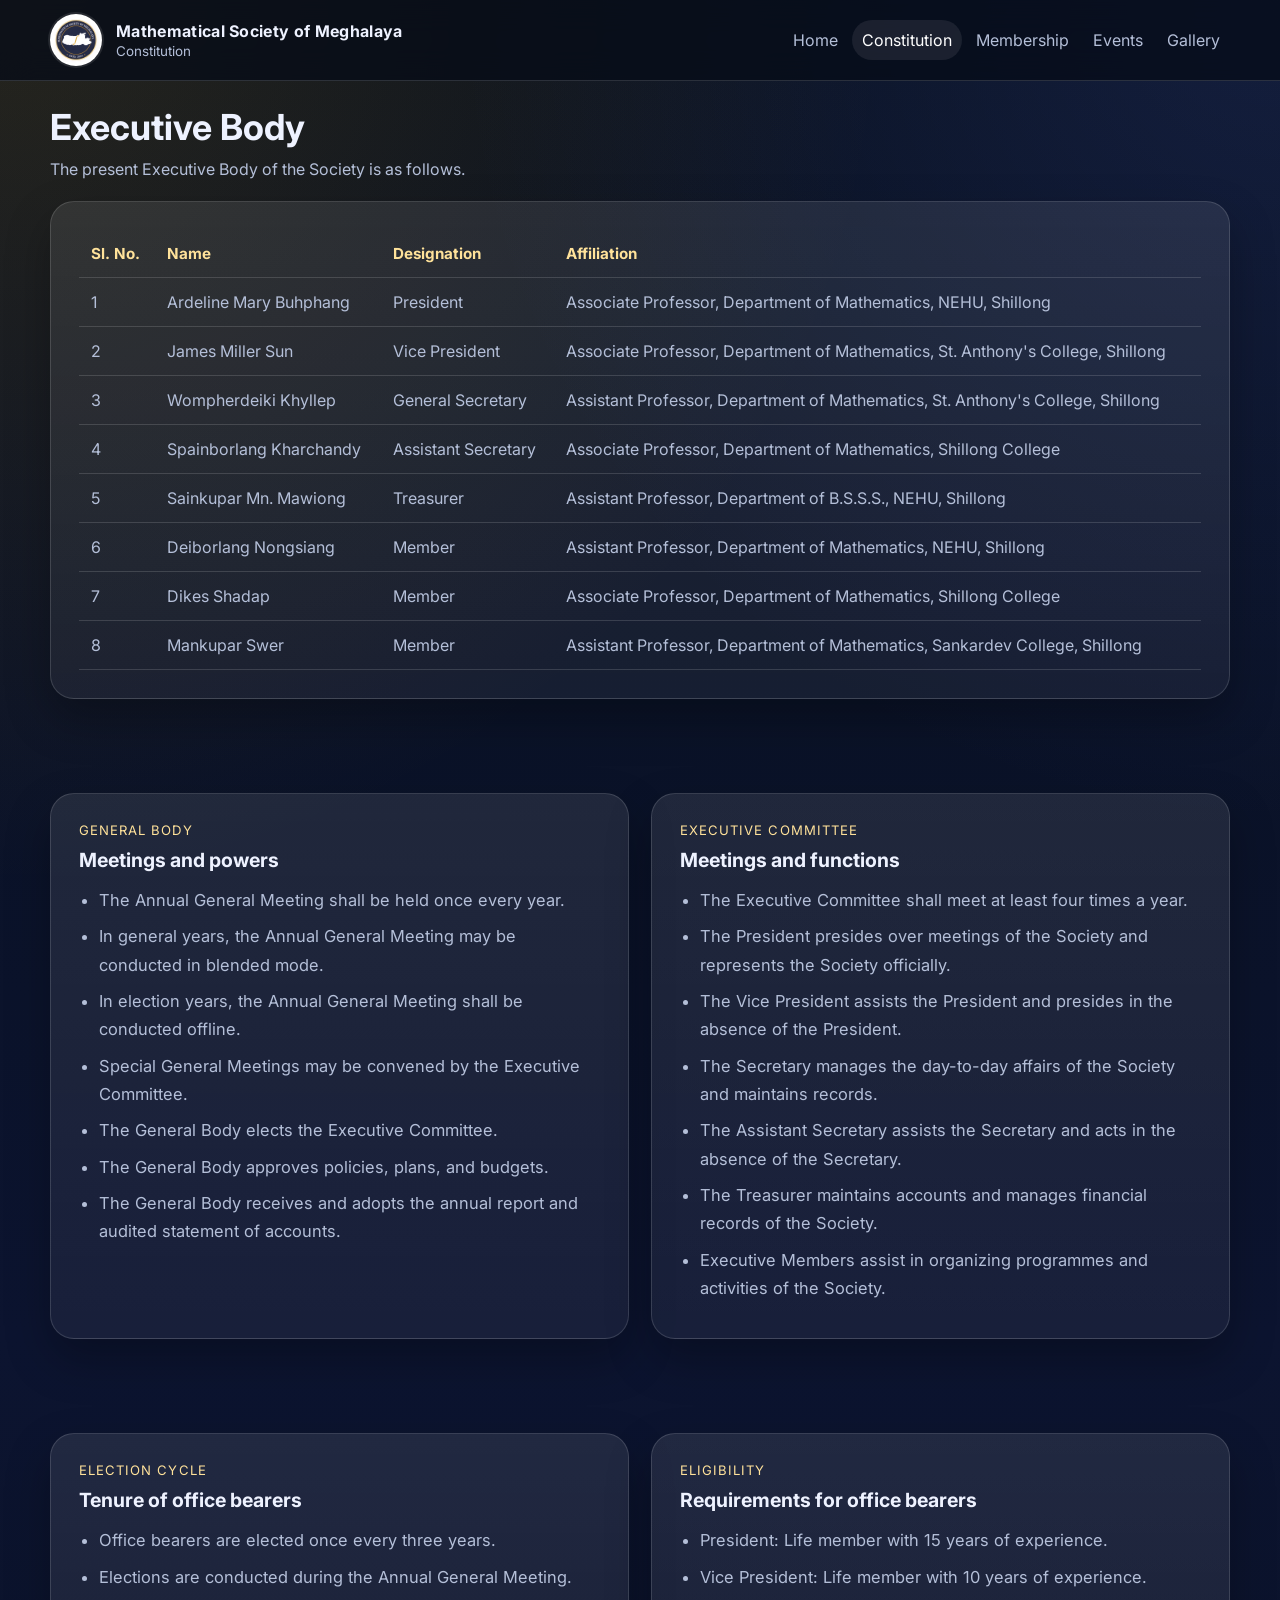
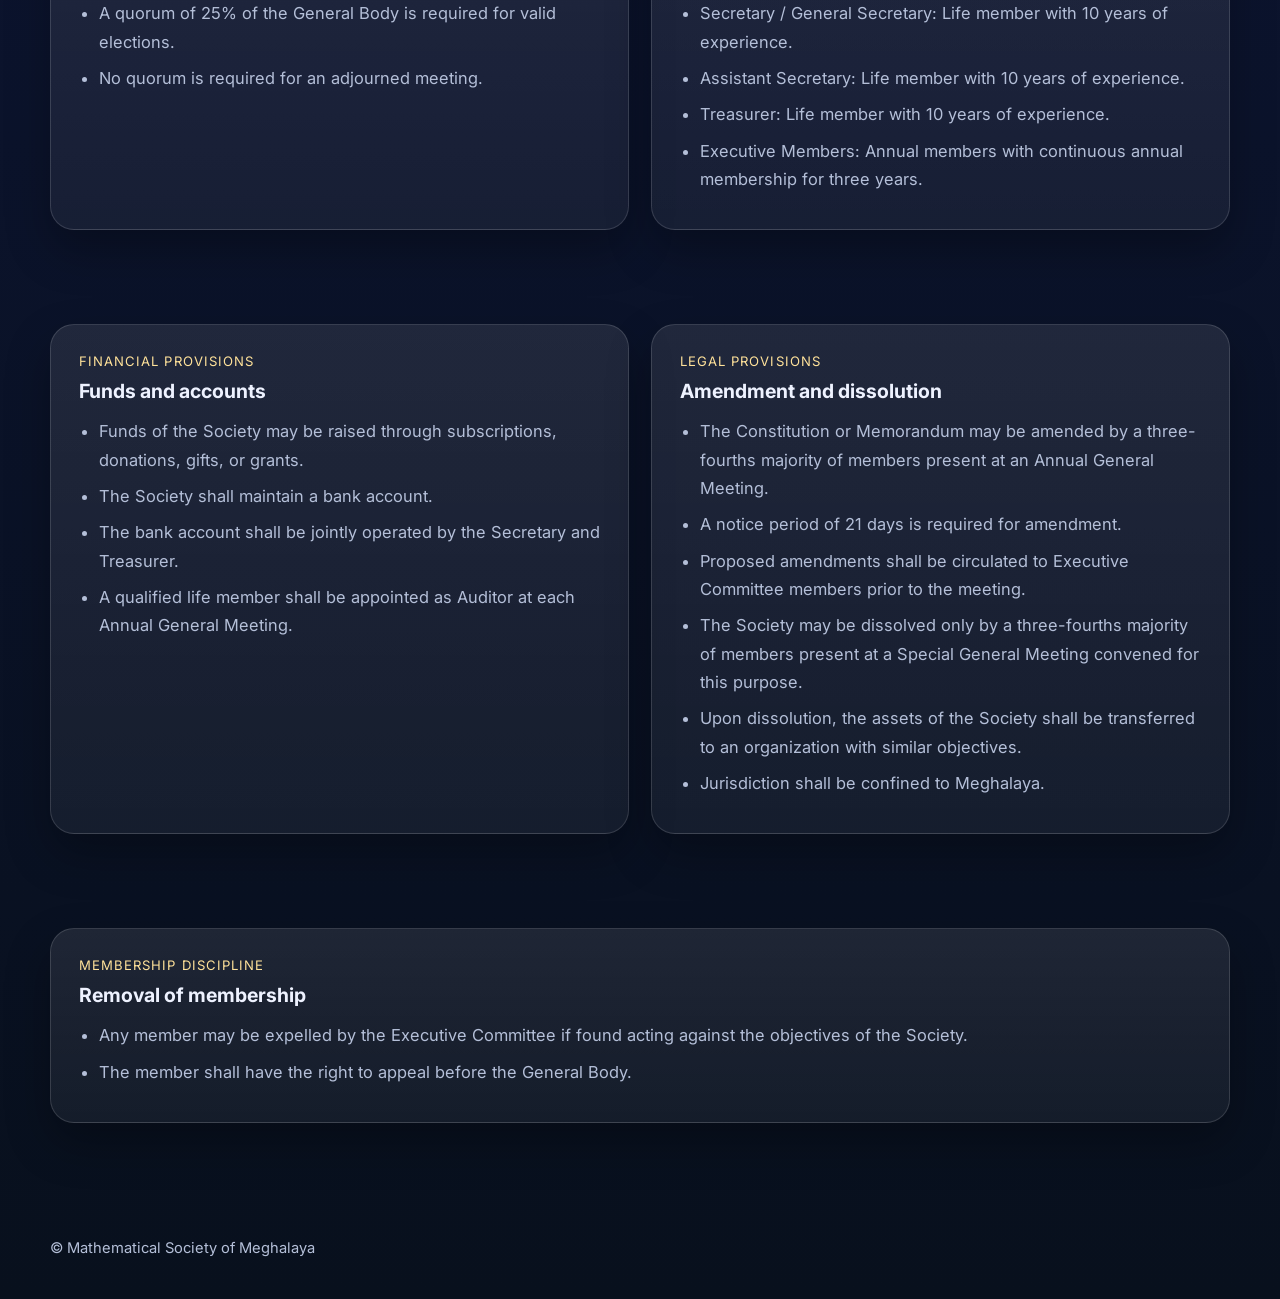
==== constitution.html @ 7d662051 "Initial commit — MSM website" ====
<!DOCTYPE html>
<html lang="en">
<head>
<meta charset="UTF-8">
<meta name="viewport" content="width=device-width, initial-scale=1.0">

<title>Constitution | Mathematical Society of Meghalaya</title>

<link rel="preconnect" href="https://fonts.googleapis.com">
<link rel="preconnect" href="https://fonts.gstatic.com" crossorigin>

<link href="https://fonts.googleapis.com/css2?family=Inter:wght@400;500;600;700;800&family=Playfair+Display:wght@700;800&display=swap" rel="stylesheet">

<link rel="stylesheet" href="styles.css">
</head>

<body>

<header class="header">
<div class="container nav">

<a class="brand" href="index.html">
<img src="assets/logo.png" alt="MSM logo">

<div class="brand-text">
<h1>Mathematical Society of Meghalaya</h1>
<p>Constitution</p>
</div>

</a>

<nav class="nav-links">
<a href="index.html">Home</a>
<a href="constitution.html" class="active">Constitution</a>
<a href="membership.html">Membership</a>
<a href="events.html">Events</a>
<a href="gallery.html">Gallery</a>
</nav>

</div>
</header>


<main>


<section class="section">

<div class="container">

<div class="section-head">
<h3>Executive Body</h3>
<p>
The present Executive Body of the Society is as follows.
</p>
</div>


<div class="table-wrap">

<table>

<thead>

<tr>
<th>Sl. No.</th>
<th>Name</th>
<th>Designation</th>
<th>Affiliation</th>
</tr>

</thead>


<tbody>

<tr>
<td>1</td>
<td>Ardeline Mary Buhphang</td>
<td>President</td>
<td>Associate Professor, Department of Mathematics, NEHU, Shillong</td>
</tr>

<tr>
<td>2</td>
<td>James Miller Sun</td>
<td>Vice President</td>
<td>Associate Professor, Department of Mathematics, St. Anthony's College, Shillong</td>
</tr>

<tr>
<td>3</td>
<td>Wompherdeiki Khyllep</td>
<td>General Secretary</td>
<td>Assistant Professor, Department of Mathematics, St. Anthony's College, Shillong</td>
</tr>

<tr>
<td>4</td>
<td>Spainborlang Kharchandy</td>
<td>Assistant Secretary</td>
<td>Associate Professor, Department of Mathematics, Shillong College</td>
</tr>

<tr>
<td>5</td>
<td>Sainkupar Mn. Mawiong</td>
<td>Treasurer</td>
<td>Assistant Professor, Department of B.S.S.S., NEHU, Shillong</td>
</tr>

<tr>
<td>6</td>
<td>Deiborlang Nongsiang</td>
<td>Member</td>
<td>Assistant Professor, Department of Mathematics, NEHU, Shillong</td>
</tr>

<tr>
<td>7</td>
<td>Dikes Shadap</td>
<td>Member</td>
<td>Associate Professor, Department of Mathematics, Shillong College</td>
</tr>

<tr>
<td>8</td>
<td>Mankupar Swer</td>
<td>Member</td>
<td>Assistant Professor, Department of Mathematics, Sankardev College, Shillong</td>
</tr>

</tbody>

</table>

</div>

</div>

</section>



<section class="section section-alt">

<div class="container grid-2">


<div class="card">

<span class="kicker">
General Body
</span>

<h4>
Meetings and powers
</h4>

<ul class="list-clean">

<li>
The Annual General Meeting shall be held once every year.
</li>

<li>
In general years, the Annual General Meeting may be conducted in blended mode.
</li>

<li>
In election years, the Annual General Meeting shall be conducted offline.
</li>

<li>
Special General Meetings may be convened by the Executive Committee.
</li>

<li>
The General Body elects the Executive Committee.
</li>

<li>
The General Body approves policies, plans, and budgets.
</li>

<li>
The General Body receives and adopts the annual report and audited statement of accounts.
</li>

</ul>

</div>



<div class="card">

<span class="kicker">
Executive Committee
</span>

<h4>
Meetings and functions
</h4>


<ul class="list-clean">

<li>
The Executive Committee shall meet at least four times a year.
</li>

<li>
The President presides over meetings of the Society and represents the Society officially.
</li>

<li>
The Vice President assists the President and presides in the absence of the President.
</li>

<li>
The Secretary manages the day-to-day affairs of the Society and maintains records.
</li>

<li>
The Assistant Secretary assists the Secretary and acts in the absence of the Secretary.
</li>

<li>
The Treasurer maintains accounts and manages financial records of the Society.
</li>

<li>
Executive Members assist in organizing programmes and activities of the Society.
</li>

</ul>


</div>

</div>

</section>




<section class="section">

<div class="container grid-2">


<div class="card">

<span class="kicker">
Election cycle
</span>

<h4>
Tenure of office bearers
</h4>


<ul class="list-clean">

<li>
Office bearers are elected once every three years.
</li>

<li>
Elections are conducted during the Annual General Meeting.
</li>

<li>
A quorum of 25% of the General Body is required for valid elections.
</li>

<li>
No quorum is required for an adjourned meeting.
</li>

</ul>

</div>




<div class="card">

<span class="kicker">
Eligibility
</span>

<h4>
Requirements for office bearers
</h4>

<ul class="list-clean">

<li>
President: Life member with 15 years of experience.
</li>

<li>
Vice President: Life member with 10 years of experience.
</li>

<li>
Secretary / General Secretary: Life member with 10 years of experience.
</li>

<li>
Assistant Secretary: Life member with 10 years of experience.
</li>

<li>
Treasurer: Life member with 10 years of experience.
</li>

<li>
Executive Members: Annual members with continuous annual membership for three years.
</li>

</ul>

</div>


</div>

</section>




<section class="section section-alt">


<div class="container grid-2">



<div class="card">

<span class="kicker">
Financial provisions
</span>

<h4>
Funds and accounts
</h4>


<ul class="list-clean">

<li>
Funds of the Society may be raised through subscriptions, donations, gifts, or grants.
</li>

<li>
The Society shall maintain a bank account.
</li>

<li>
The bank account shall be jointly operated by the Secretary and Treasurer.
</li>

<li>
A qualified life member shall be appointed as Auditor at each Annual General Meeting.
</li>

</ul>

</div>




<div class="card">

<span class="kicker">
Legal provisions
</span>

<h4>
Amendment and dissolution
</h4>


<ul class="list-clean">

<li>
The Constitution or Memorandum may be amended by a three-fourths majority of members present at an Annual General Meeting.
</li>

<li>
A notice period of 21 days is required for amendment.
</li>

<li>
Proposed amendments shall be circulated to Executive Committee members prior to the meeting.
</li>

<li>
The Society may be dissolved only by a three-fourths majority of members present at a Special General Meeting convened for this purpose.
</li>

<li>
Upon dissolution, the assets of the Society shall be transferred to an organization with similar objectives.
</li>

<li>
Jurisdiction shall be confined to Meghalaya.
</li>

</ul>

</div>



</div>

</section>



<section class="section">

<div class="container">

<div class="card">

<span class="kicker">
Membership discipline
</span>

<h4>
Removal of membership
</h4>


<ul class="list-clean">

<li>
Any member may be expelled by the Executive Committee if found acting against the objectives of the Society.
</li>

<li>
The member shall have the right to appeal before the General Body.
</li>

</ul>


</div>

</div>

</section>




</main>




<footer class="footer">

<div class="container footer-bottom">

© Mathematical Society of Meghalaya

</div>

</footer>


<script src="script.js"></script>


</body>
</html>
---- styles.css ----
:root {
  --bg: #0b1020;
  --bg-soft: #101936;
  --surface: rgba(255,255,255,0.08);
  --surface-strong: rgba(255,255,255,0.12);
  --text: #eef2ff;
  --muted: #b4bfd8;
  --line: rgba(255,255,255,0.14);
  --gold: #d8a11b;
  --gold-soft: #f0c766;
  --navy: #16214e;
  --white: #ffffff;
  --shadow: 0 20px 45px rgba(0,0,0,0.28);
  --radius: 24px;
  --max: 1180px;
}

* { box-sizing: border-box; }
html { scroll-behavior: smooth; }
body {
  margin: 0;
  font-family: Inter, system-ui, -apple-system, BlinkMacSystemFont, "Segoe UI", sans-serif;
  color: var(--text);
  background:
    radial-gradient(circle at top left, rgba(216,161,27,0.14), transparent 28%),
    radial-gradient(circle at top right, rgba(90,116,255,0.14), transparent 26%),
    linear-gradient(180deg, #08101d 0%, #0c1430 46%, #08101d 100%);
  min-height: 100vh;
}

a { color: inherit; text-decoration: none; }
img { max-width: 100%; display: block; }

.container { width: min(var(--max), calc(100% - 40px)); margin: 0 auto; }

.header {
  position: sticky;
  top: 0;
  z-index: 100;
  backdrop-filter: blur(16px);
  background: rgba(6, 11, 23, 0.74);
  border-bottom: 1px solid var(--line);
}

.nav {
  display: flex;
  align-items: center;
  justify-content: space-between;
  gap: 24px;
  padding: 14px 0;
}

.brand {
  display: flex;
  align-items: center;
  gap: 14px;
}

.brand img {
  width: 52px;
  height: 52px;
  object-fit: contain;
  border-radius: 50%;
  box-shadow: 0 0 0 2px rgba(255,255,255,0.1);
}

.brand-text h1 {
  margin: 0;
  font-size: 1rem;
  letter-spacing: 0.02em;
}
.brand-text p {
  margin: 2px 0 0;
  font-size: 0.84rem;
  color: var(--muted);
}

.nav-links {
  display: flex;
  gap: 4px;
  flex-wrap: wrap;
  justify-content: flex-end;
}

.nav-links a {
  padding: 10px 10px;
  border-radius: 999px;
  color: var(--muted);
  transition: 0.2s ease;
}
.nav-links a:hover,
.nav-links a.active {
  color: var(--white);
  background: rgba(255,255,255,0.08);
}

.hero {
  padding: 72px 0 48px;
}
.hero-grid {
  display: grid;
  max-width: 820px;
  margin: 0 auto;
}
.hero-copy,
.hero-card,
.card,
.info-panel,
.timeline,
.table-wrap,
.membership-card,
.footer-panel {
  background: linear-gradient(180deg, rgba(255,255,255,0.09), rgba(255,255,255,0.05));
  border: 1px solid var(--line);
  box-shadow: var(--shadow);
  border-radius: var(--radius);
}
.hero-copy {
  padding: 40px;
  text-align: center;
}
.eyebrow {
  display: inline-flex;
  align-items: center;
  gap: 10px;
  padding: 9px 14px;
  border-radius: 999px;
  background: rgba(216,161,27,0.14);
  color: #ffe29a;
  font-weight: 700;
  font-size: 0.84rem;
  letter-spacing: 0.04em;
  text-transform: uppercase;
}
.hero h2,
.page-hero h2 {
  font-family: "Playfair Display", Georgia, serif;
  font-size: clamp(1.8rem, 3.5vw, 3rem);
  line-height: 0.98;
  margin: 18px 0 16px;
}
.hero-subtitle {
  font-family: "Inter", sans-serif;
  font-size: clamp(1.05rem, 1.8vw, 1.3rem);
  color: rgba(255, 255, 255, 0.55);
  font-weight: 400;
  letter-spacing: normal;
  margin-bottom: 24px;
}
.hero p,
.page-hero p,
.card p,
.info-panel p,
.timeline p,
.membership-card p,
.footer-panel p,
li {
  color: var(--muted);
  font-size: 1.03rem;
  line-height: 1.72;
}
.hero {
  position: relative;
  overflow: hidden;
}
.hero::before {
  content: '';
  position: absolute;
  inset: 0;
  background: url('assets/logo.png') no-repeat center center;
  background-size: 320px;
  opacity: 0.06;
  pointer-events: none;
}
.hero-actions {
  display: flex;
  gap: 14px;
  flex-wrap: wrap;
  margin-top: 28px;
  justify-content: center;
}
.btn {
  display: inline-flex;
  align-items: center;
  justify-content: center;
  gap: 10px;
  padding: 14px 18px;
  border-radius: 999px;
  font-weight: 700;
  transition: transform .18s ease, background .18s ease;
}
.btn:hover { transform: translateY(-2px); }
.btn-primary {
  background: linear-gradient(135deg, var(--gold), var(--gold-soft));
  color: #1e1b0d;
}
.btn-secondary {
  border: 1px solid var(--line);
  background: rgba(255,255,255,0.06);
}
.hero-card {
  padding: 28px;
}
.hero-card img {
  width: min(100%, 360px);
  margin: 0 auto 20px;
  filter: drop-shadow(0 18px 40px rgba(0,0,0,0.26));
}
.stat-grid {
  display: grid;
  grid-template-columns: repeat(2, 1fr);
  gap: 14px;
}
.stat {
  padding: 18px;
  border-radius: 18px;
  background: rgba(255,255,255,0.05);
  border: 1px solid rgba(255,255,255,0.08);
}
.stat strong {
  display: block;
  font-size: 1.5rem;
  margin-bottom: 6px;
}
.stat span { color: var(--muted); font-size: 0.92rem; }

.section { padding: 24px 0 70px; }
.section-head { margin-bottom: 22px; }
.section-head h3 {
  margin: 0 0 10px;
  font-size: clamp(1.6rem, 2.8vw, 2.4rem);
}
.section-head p { margin: 0; max-width: 760px; color: var(--muted); }

.grid-3,
.grid-2 {
  display: grid;
  gap: 22px;
}
.grid-3 { grid-template-columns: repeat(3, 1fr); }
.grid-2 { grid-template-columns: repeat(2, 1fr); }\n.grid-4 { grid-template-columns: repeat(4, 1fr); }

.card,
.info-panel,
.footer-panel,
.timeline,
.table-wrap { padding: 28px; }
.membership-card { padding: 18px 20px; }

/* Modern pricing cards */
.pricing-card {
  padding: 32px 24px;
  border-radius: var(--radius);
  background: linear-gradient(180deg, rgba(255,255,255,0.07), rgba(255,255,255,0.03));
  border: 1px solid var(--line);
  text-align: center;
  position: relative;
  transition: transform 0.2s ease, box-shadow 0.2s ease;
}
.pricing-card:hover {
  transform: translateY(-4px);
  box-shadow: 0 16px 40px rgba(0,0,0,0.3);
}
.pricing-card.featured {
  border-color: var(--gold);
  background: linear-gradient(180deg, rgba(216,161,27,0.12), rgba(216,161,27,0.04));
}
.pricing-label {
  position: absolute;
  top: -12px;
  left: 50%;
  transform: translateX(-50%);
  background: linear-gradient(135deg, var(--gold), var(--gold-soft));
  color: #1e1b0d;
  font-size: 0.72rem;
  font-weight: 800;
  text-transform: uppercase;
  letter-spacing: 0.08em;
  padding: 4px 14px;
  border-radius: 999px;
  white-space: nowrap;
}
.pricing-badge {
  font-size: 0.82rem;
  font-weight: 700;
  text-transform: uppercase;
  letter-spacing: 0.08em;
  color: #ffe29a;
  margin-bottom: 16px;
}
.pricing-amount {
  font-family: "Playfair Display", Georgia, serif;
  font-size: 2.8rem;
  font-weight: 800;
  line-height: 1;
  color: var(--white);
}
.pricing-amount .currency {
  font-size: 1.6rem;
  vertical-align: top;
  position: relative;
  top: 6px;
  margin-right: 2px;
}
.pricing-period {
  font-size: 0.85rem;
  color: var(--muted);
  margin-top: 4px;
  margin-bottom: 16px;
}
.pricing-desc {
  font-size: 0.9rem;
  color: var(--muted);
  line-height: 1.6;
}

/* Membership form */
.upi-id {
  display: inline-block;
  margin-top: 8px;
  padding: 8px 16px;
  background: rgba(216,161,27,0.12);
  border: 1px solid rgba(216,161,27,0.3);
  border-radius: 8px;
  color: #ffe29a;
  font-size: 0.95rem;
  letter-spacing: 0.02em;
  word-break: break-all;
}
.membership-form {
  margin-top: 24px;
}
.form-grid {
  display: grid;
  grid-template-columns: repeat(2, 1fr);
  gap: 20px;
}
.form-group {
  display: flex;
  flex-direction: column;
  gap: 6px;
}
.form-group.full-width {
  grid-column: 1 / -1;
}
.form-group label {
  font-size: 0.85rem;
  font-weight: 600;
  color: var(--muted);
  letter-spacing: 0.02em;
}
.form-group input,
.form-group select {
  padding: 12px 14px;
  border-radius: 12px;
  border: 1px solid var(--line);
  background: rgba(255,255,255,0.06);
  color: var(--white);
  font-family: "Inter", sans-serif;
  font-size: 0.95rem;
  transition: border-color 0.2s ease, box-shadow 0.2s ease;
}
.form-group input::placeholder {
  color: rgba(180,191,216,0.4);
}
.form-group input:focus,
.form-group select:focus {
  outline: none;
  border-color: var(--gold);
  box-shadow: 0 0 0 3px rgba(216,161,27,0.15);
}
.form-group select option {
  background: #101936;
  color: var(--white);
}
.form-submit {
  margin-top: 28px;
  padding: 14px 32px;
  font-size: 1rem;
  cursor: pointer;
  border: none;
}
.form-submit:disabled {
  opacity: 0.6;
  cursor: not-allowed;
}
.form-status {
  margin-top: 16px;
  padding: 12px 16px;
  border-radius: 12px;
  font-size: 0.92rem;
  display: none;
}
.form-status.success {
  display: block;
  background: rgba(34,197,94,0.12);
  border: 1px solid rgba(34,197,94,0.3);
  color: #86efac;
}
.form-status.error {
  display: block;
  background: rgba(239,68,68,0.12);
  border: 1px solid rgba(239,68,68,0.3);
  color: #fca5a5;
}
.muted-text {
  color: var(--muted);
  font-size: 0.95rem;
}

/* Member display */
.member-grid {
  display: grid;
  grid-template-columns: repeat(auto-fill, minmax(280px, 1fr));
  gap: 14px;
}
.member-chip {
  display: flex;
  flex-direction: column;
  gap: 4px;
  padding: 16px 20px;
  border-radius: 16px;
  background: linear-gradient(180deg, rgba(255,255,255,0.07), rgba(255,255,255,0.03));
  border: 1px solid var(--line);
  transition: transform 0.15s ease;
}
.member-chip:hover {
  transform: translateY(-2px);
}
.member-id {
  font-size: 0.75rem;
  font-weight: 700;
  letter-spacing: 0.1em;
  text-transform: uppercase;
  color: #ffe29a;
}
.member-name {
  font-size: 1.05rem;
  font-weight: 600;
  color: var(--white);
}
.member-inst {
  font-size: 0.85rem;
  color: var(--muted);
}
.member-validity {
  font-size: 0.8rem;
  color: var(--gold);
  font-weight: 500;
}

@media (max-width: 960px) {
  .form-grid { grid-template-columns: 1fr; }
  .member-grid { grid-template-columns: 1fr; }
}

.card h4,
.info-panel h4,
.timeline h4,
.footer-panel h4 {
  margin: 0 0 14px;
  font-size: 1.22rem;
}
.membership-card h4 {
  margin: 0 0 6px;
  font-size: 1.4rem;
}
.membership-card p {
  font-size: 0.92rem;
  line-height: 1.55;
}
.list-clean { padding-left: 20px; margin: 0; }
.list-clean li { margin-bottom: 8px; }
.kicker {
  color: #ffe29a;
  font-size: 0.82rem;
  letter-spacing: 0.08em;
  text-transform: uppercase;
  margin-bottom: 10px;
  display: block;
}
.page-hero {
  padding: 36px 0 20px;
}
.page-hero .info-panel { padding: 24px 28px; }
.page-hero h2 {
  font-size: clamp(1.4rem, 2.5vw, 2rem);
  line-height: 1.15;
  margin: 12px 0 10px;
}

.table-wrap { overflow-x: auto; }
table {
  width: 100%;
  border-collapse: collapse;
  min-width: 760px;
}
th, td {
  padding: 14px 12px;
  border-bottom: 1px solid var(--line);
  text-align: left;
  vertical-align: top;
}
th { color: #ffe29a; font-size: 0.95rem; }
td { color: var(--muted); }

.note {
  margin-top: 18px;
  padding: 16px 18px;
  border-left: 4px solid var(--gold);
  background: rgba(216,161,27,0.08);
  border-radius: 14px;
  color: var(--muted);
}

.footer {
  padding: 28px 0 42px;
}
.footer-grid {
  display: grid;
  grid-template-columns: 1.2fr 0.8fr;
  gap: 22px;
}
.footer-bottom {
  margin-top: 18px;
  color: var(--muted);
  font-size: 0.92rem;
}
.tag-row {
  display: flex;
  flex-wrap: wrap;
  gap: 10px;
  margin-top: 18px;
}
.tag {
  padding: 8px 12px;
  border-radius: 999px;
  background: rgba(255,255,255,0.06);
  color: var(--muted);
  border: 1px solid var(--line);
  font-size: 0.9rem;
}

@media (max-width: 960px) {
  .hero-grid,
  .grid-3,
  .grid-2,
  .grid-4,
  .footer-grid { grid-template-columns: 1fr; }
  .hero-copy,
  .hero-card,
  .card,
  .info-panel,
  .membership-card,
  .footer-panel,
  .timeline,
  .table-wrap { padding: 22px; }
}

@media (max-width: 720px) {
  .nav { flex-direction: column; align-items: flex-start; }
  .nav-links { width: 100%; justify-content: flex-start; }
  .hero { padding-top: 40px; }
  .hero h2,
  .page-hero h2 { font-size: 2.3rem; }
  .container { width: min(var(--max), calc(100% - 26px)); }
  .stat-grid { grid-template-columns: 1fr; }
}
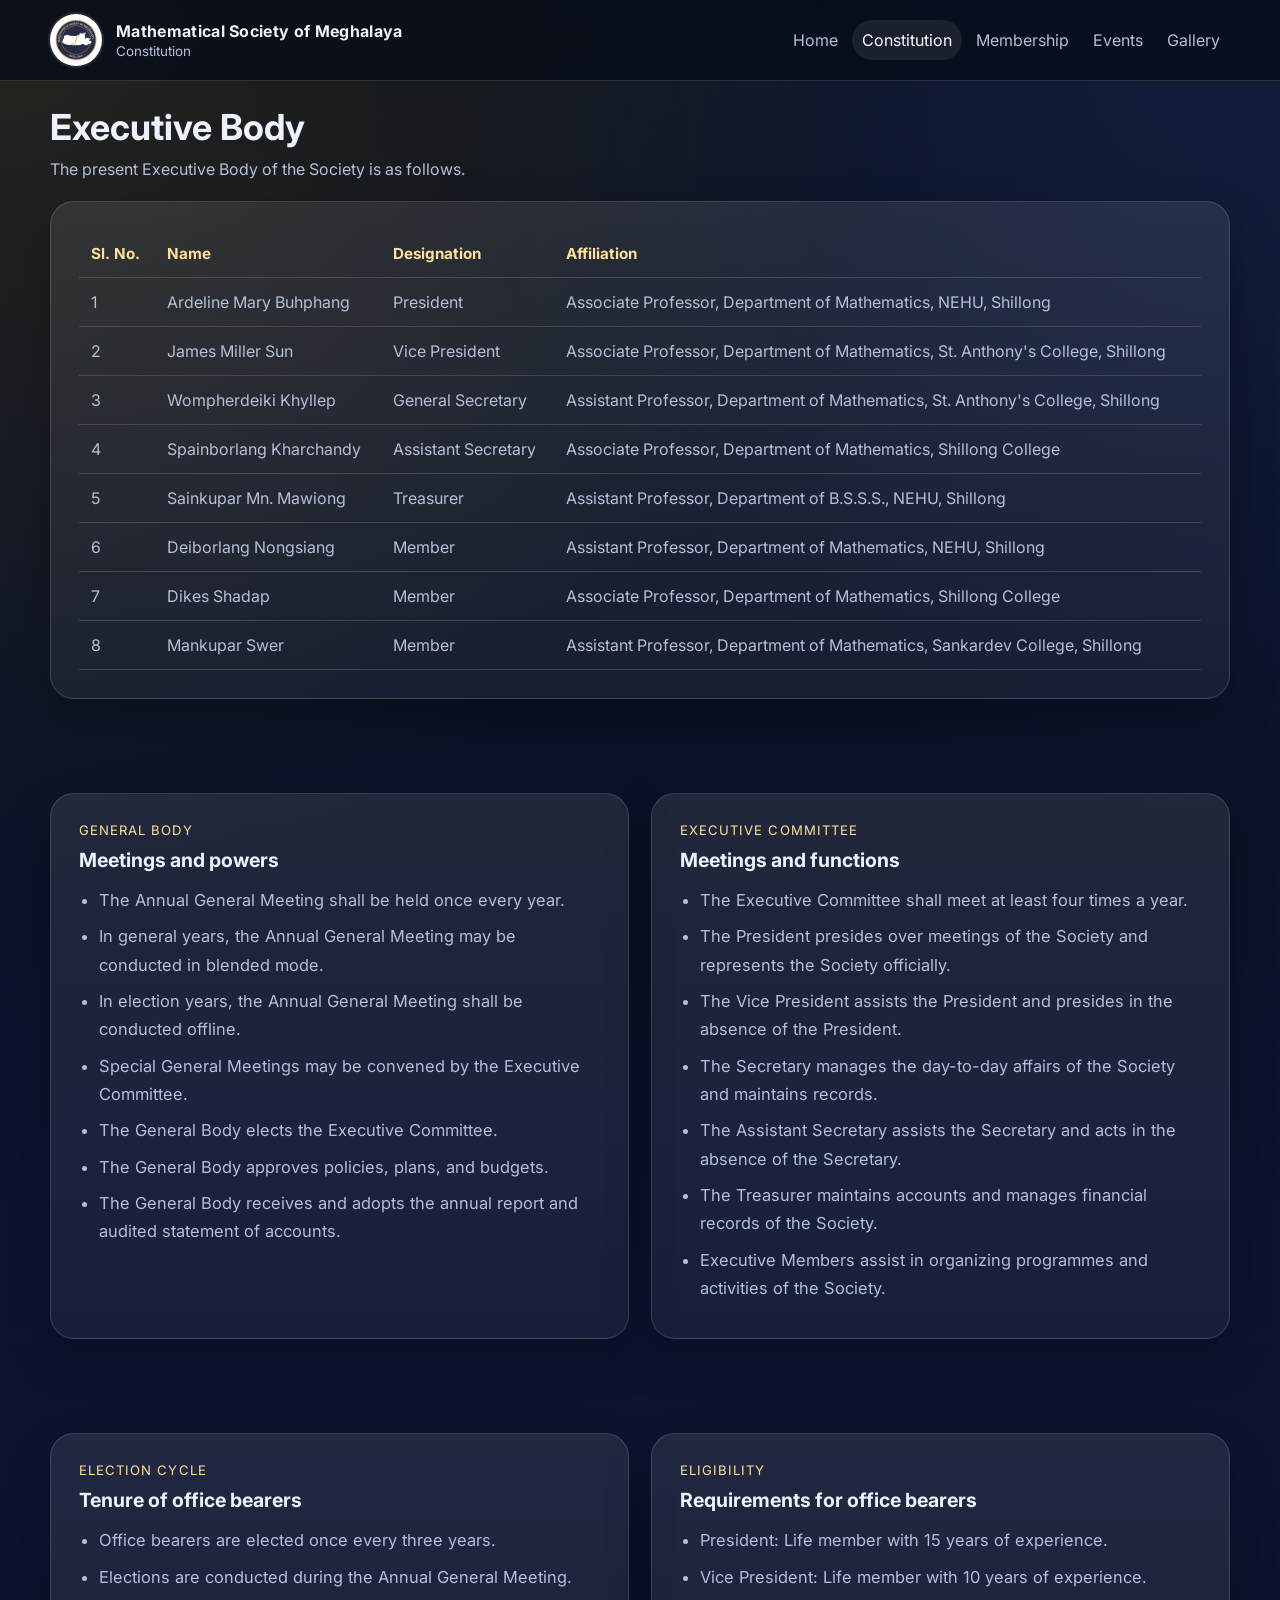
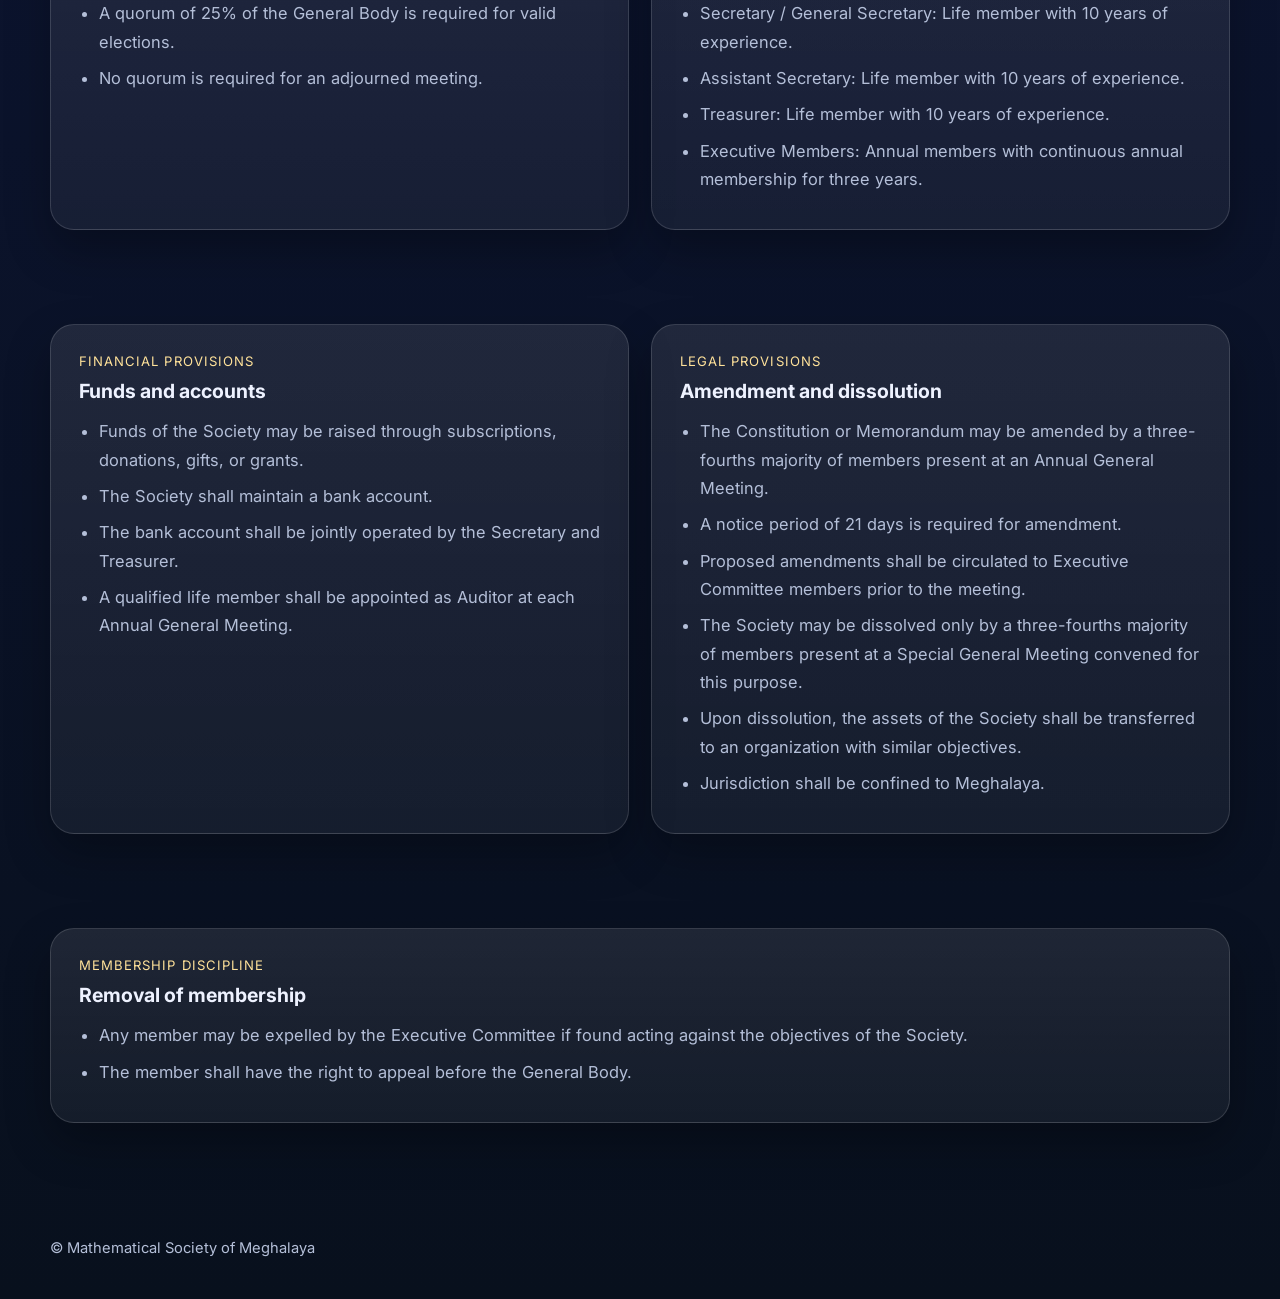
==== commit 536ce147: "Update site logo asset and references" ====
--- a/constitution.html
+++ b/constitution.html
@@ -20,7 +20,7 @@
 <div class="container nav">
 
 <a class="brand" href="index.html">
-<img src="assets/logo.png" alt="MSM logo">
+<img src="assets/MSM_Logo.jpg" alt="MSM logo">
 
 <div class="brand-text">
 <h1>Mathematical Society of Meghalaya</h1>
--- a/styles.css
+++ b/styles.css
@@ -167,7 +167,7 @@
   content: '';
   position: absolute;
   inset: 0;
-  background: url('assets/logo.png') no-repeat center center;
+  background: url('assets/MSM_Logo.jpg') no-repeat center center;
   background-size: 320px;
   opacity: 0.06;
   pointer-events: none;
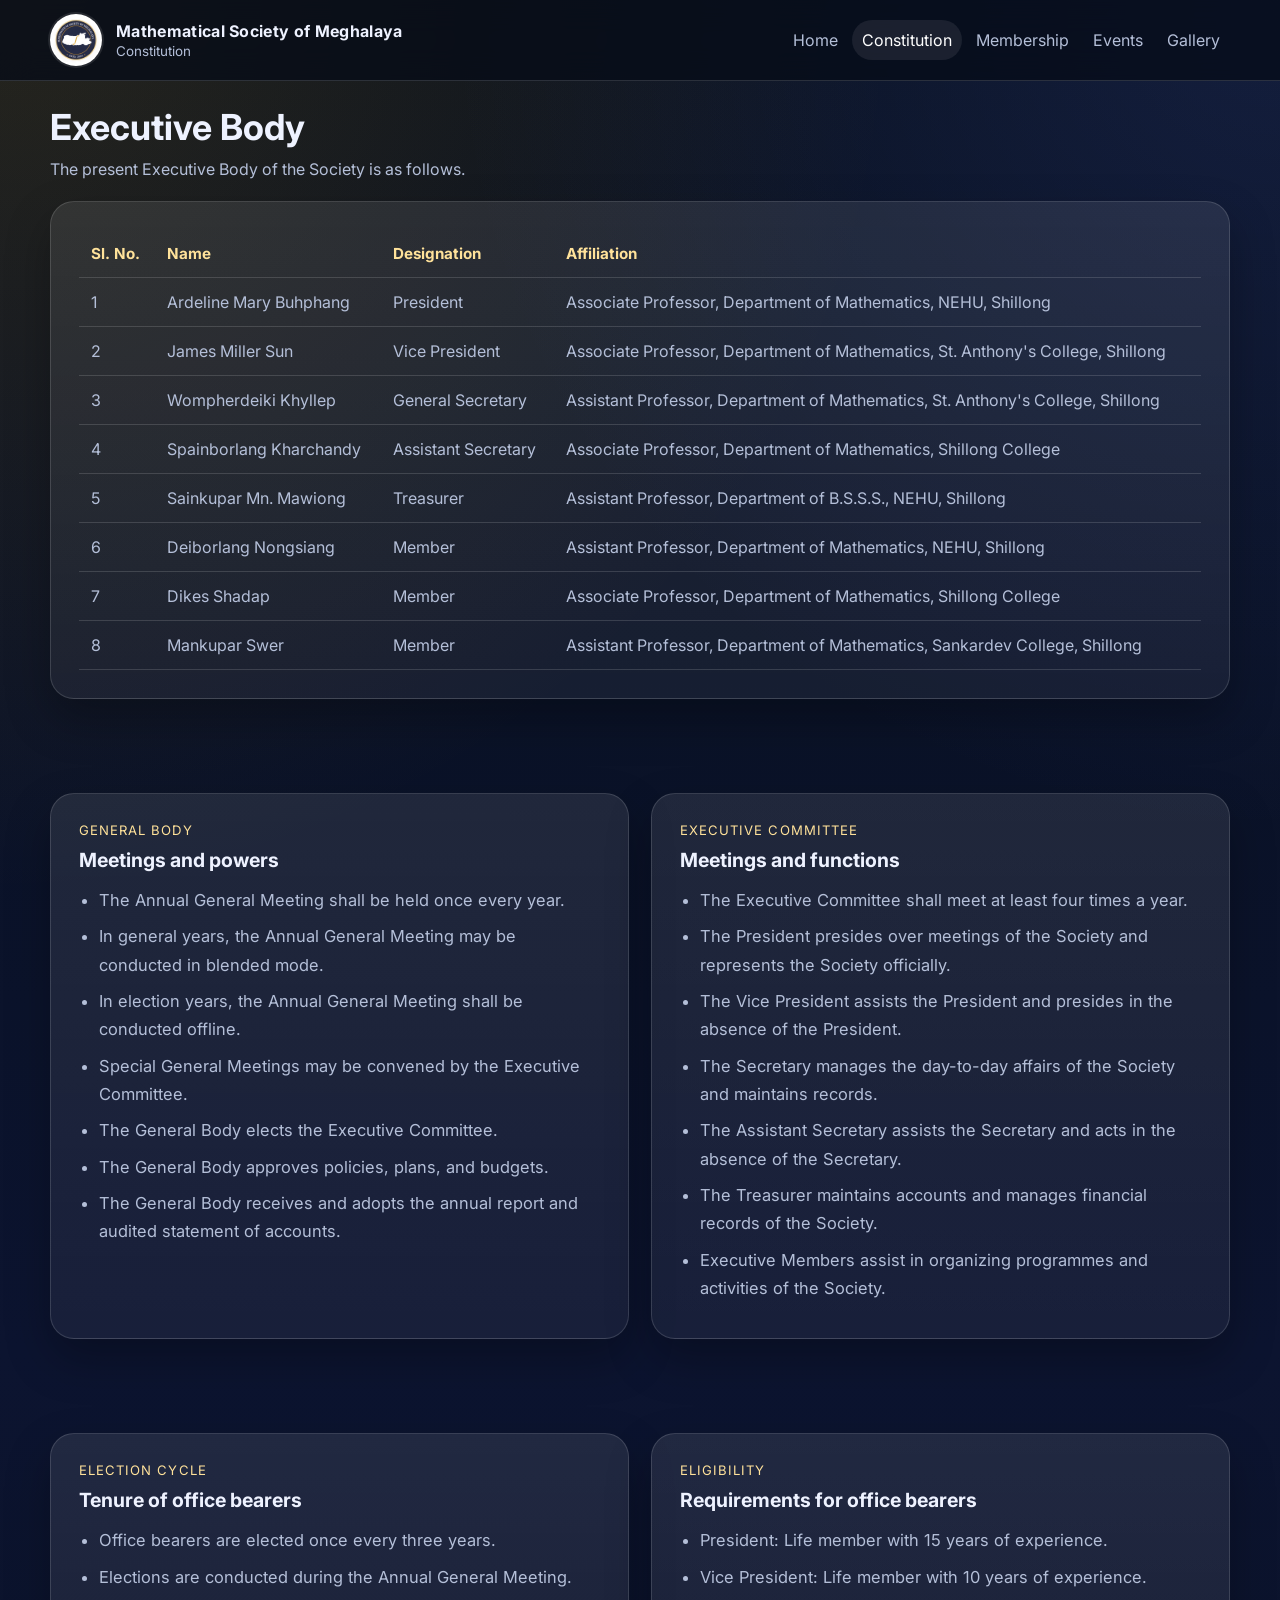
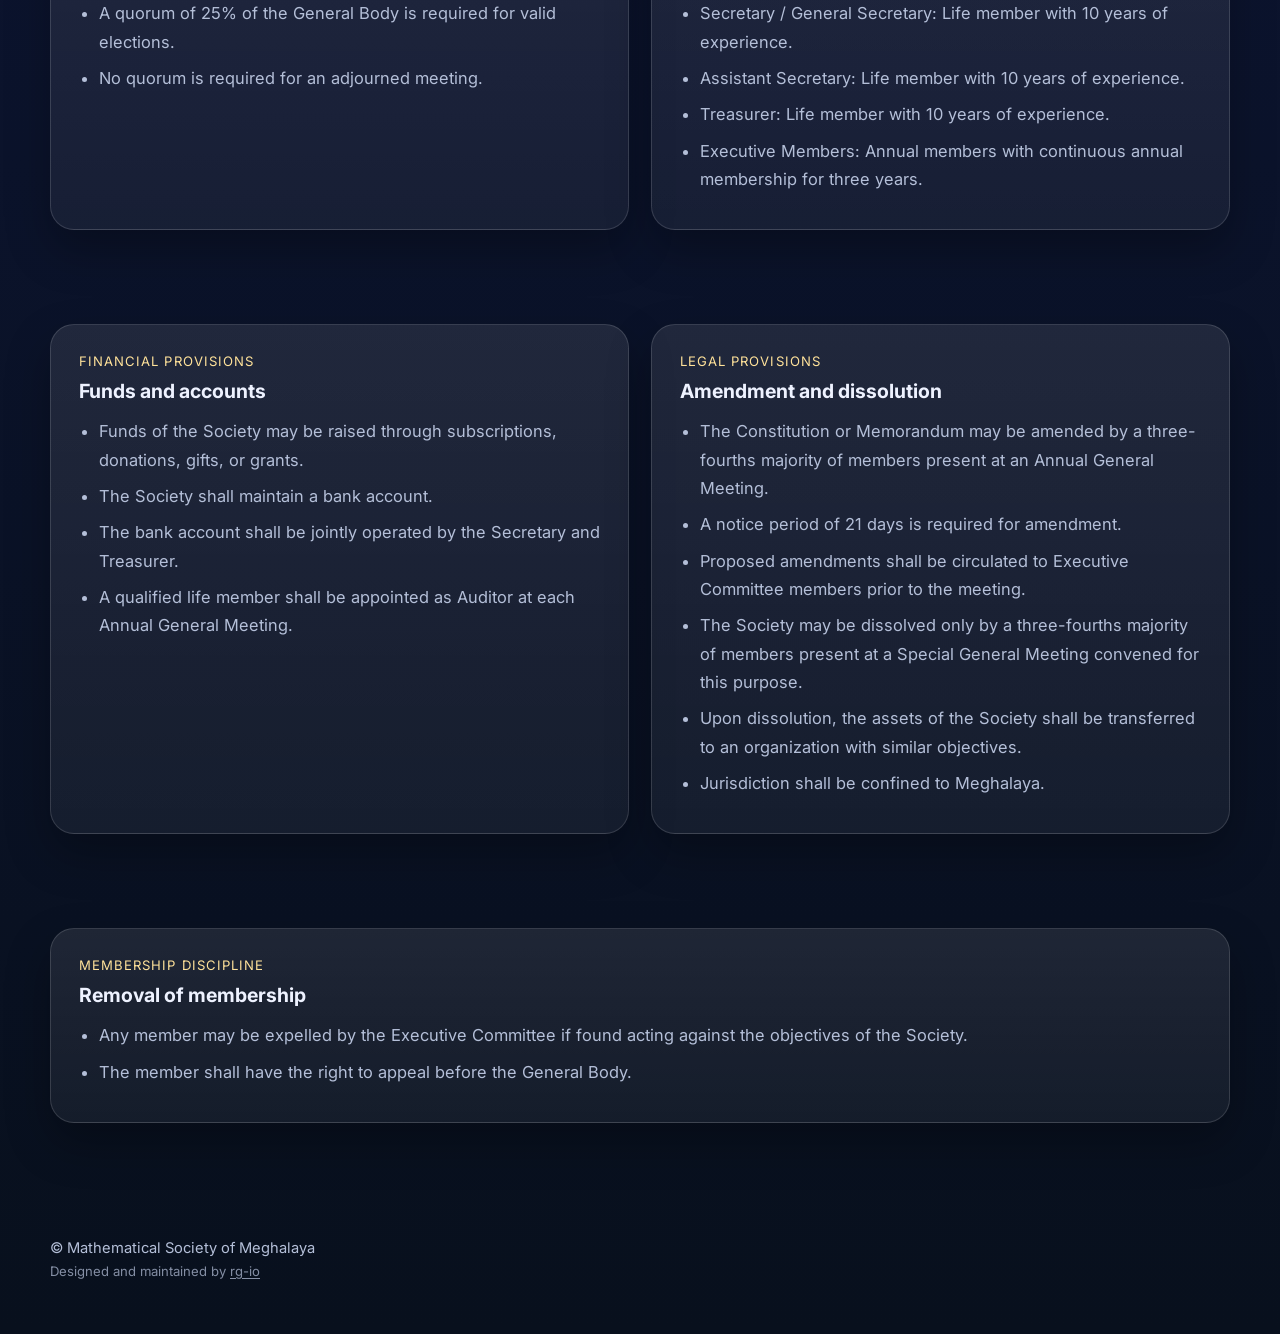
==== commit 8b8f819a: "Add rg-io footer profile link across site" ====
--- a/constitution.html
+++ b/constitution.html
@@ -475,6 +475,8 @@
 
 © Mathematical Society of Meghalaya
 
+<p class="footer-credit">Designed and maintained by <a href="https://github.com/rg-io" target="_blank" rel="noopener">rg-io</a></p>
+
 </div>
 
 </footer>
--- a/styles.css
+++ b/styles.css
@@ -526,6 +526,19 @@
   color: var(--muted);
   font-size: 0.92rem;
 }
+.footer-credit {
+  margin-top: 6px;
+  font-size: 0.82rem;
+  color: rgba(180,191,216,0.72);
+}
+.footer-credit a {
+  color: inherit;
+  text-decoration: underline;
+  text-underline-offset: 2px;
+}
+.footer-credit a:hover {
+  color: var(--white);
+}
 .tag-row {
   display: flex;
   flex-wrap: wrap;
